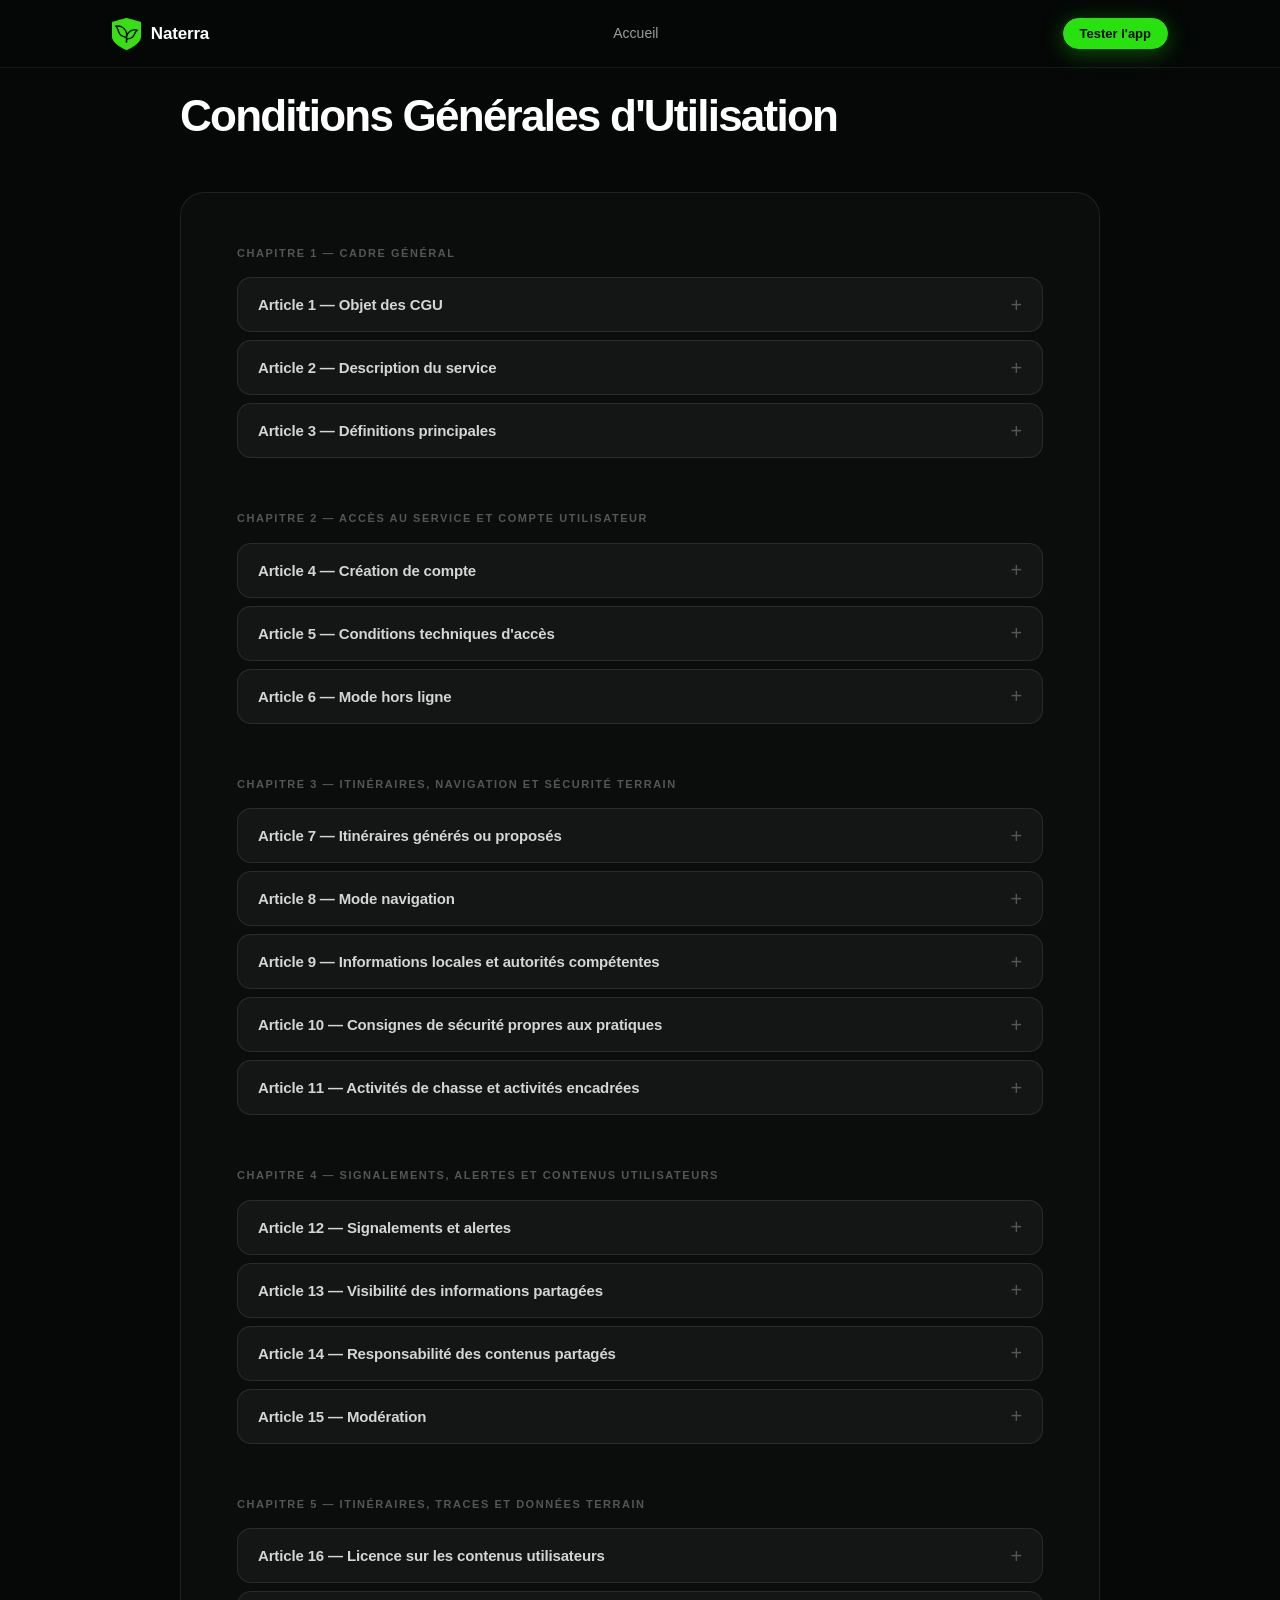
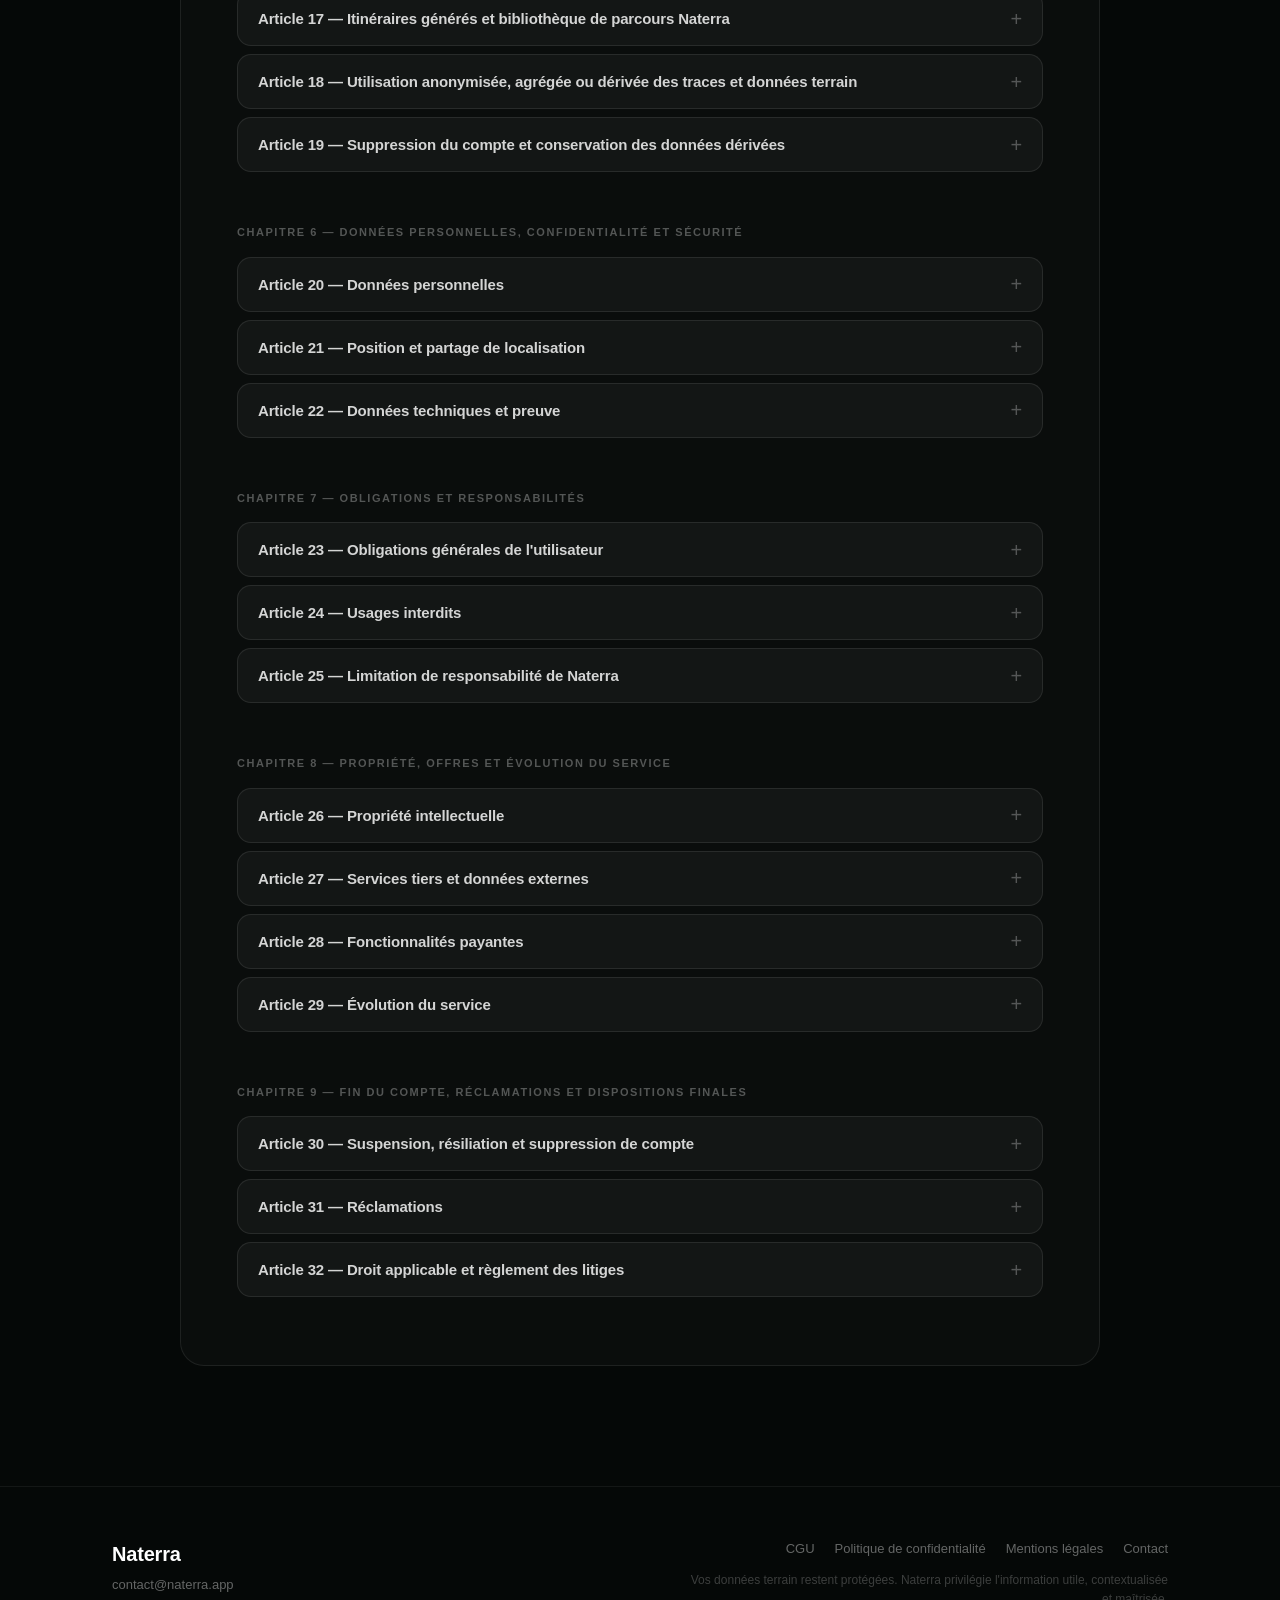
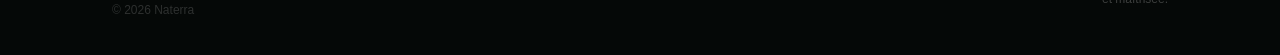
==== cgu.html @ 67dc02bd "feat(add): CGU + politique de confidentialité" ====
<!DOCTYPE html>
<html lang="fr">
<head>
  <meta charset="UTF-8" />
  <title>Conditions Générales d'Utilisation — Naterra</title>
  <meta name="description" content="Conditions Générales d'Utilisation de l'application mobile Naterra." />
  <meta name="viewport" content="width=device-width, initial-scale=1" />
  <link rel="stylesheet" href="./styles.css" />
  <link rel="icon" type="image/png" href="./assets/20260316_Logo%20Green_No%20Text.png" />
</head>
<body>

<header class="nt-header">
  <div class="nt-header__inner">
    <a href="./" class="nt-brand">
      <img src="./assets/20260316_Logo%20Green_No%20Text.png" alt="Naterra" class="nt-brand__img" onerror="this.style.display='none'" />
      <span class="nt-brand__name">Naterra</span>
    </a>
    <nav class="nt-nav">
      <a href="./" class="nt-nav__link">Accueil</a>
    </nav>
    <a href="https://testflight.apple.com/v1/app/6757225894?build=210567664" class="nt-btn nt-btn--green nt-btn--sm" target="_blank" rel="noopener noreferrer">Tester l'app</a>
  </div>
</header>

<main>
<section class="nt-legal">
  <div class="nt-container">

    <div class="nt-legal__head">
      <h1 class="nt-legal__title">Conditions Générales d'Utilisation</h1>
    </div>

    <div class="nt-legal-panel">

    <!-- ======================================================
         CHAPITRE 1 — CADRE GÉNÉRAL
         ====================================================== -->
    <h2 class="nt-legal__chapter">Chapitre 1 — Cadre général</h2>

    <details class="nt-legal-item">
      <summary>Article 1 — Objet des CGU</summary>
      <div class="nt-legal-answer">
        <p>Les présentes Conditions Générales d'Utilisation ont pour objet de définir les conditions d'accès et d'utilisation de l'application Naterra, éditée par [dénomination sociale], [forme sociale], immatriculée sous le numéro [SIREN], dont le siège social est situé [adresse].</p>
        <p>En créant un compte ou en utilisant Naterra, l'utilisateur reconnaît avoir pris connaissance des présentes CGU et les accepter sans réserve.</p>
      </div>
    </details>

    <details class="nt-legal-item">
      <summary>Article 2 — Description du service</summary>
      <div class="nt-legal-answer">
        <p>Naterra est une application d'aide à la préparation, à l'organisation, au suivi et à l'information dans le cadre d'activités de plein air. Elle propose notamment des fonctionnalités de cartographie, génération d'itinéraires, navigation, suivi d'activité, signalements, alertes géolocalisées, organisation d'événements et gestion de groupes ou territoires.</p>
        <p>Naterra est un outil d'aide et d'information. L'application ne se substitue pas au jugement de l'utilisateur, aux informations locales, aux consignes des autorités compétentes, aux règles de sécurité propres à chaque pratique ou aux obligations légales applicables.</p>
      </div>
    </details>

    <details class="nt-legal-item">
      <summary>Article 3 — Définitions principales</summary>
      <div class="nt-legal-answer">
        <ul>
          <li><strong>Utilisateur :</strong> toute personne disposant d'un compte Naterra et utilisant l'application.</li>
          <li><strong>Activité :</strong> sortie, événement, chasse, parcours, itinéraire ou toute pratique organisée ou suivie via Naterra.</li>
          <li><strong>Signalement :</strong> information terrain publiée ou partagée dans l'application, par exemple danger, accès bloqué, activité en cours ou observation locale.</li>
          <li><strong>Alerte :</strong> information contextualisée adressée à un utilisateur lorsque le signalement ou l'information est pertinente pour sa pratique, sa position ou son activité.</li>
          <li><strong>Organisateur :</strong> utilisateur créant ou gérant une activité, un groupe, une chasse, un territoire ou un événement dans Naterra.</li>
        </ul>
      </div>
    </details>

    <!-- ======================================================
         CHAPITRE 2 — ACCÈS AU SERVICE ET COMPTE UTILISATEUR
         ====================================================== -->
    <h2 class="nt-legal__chapter">Chapitre 2 — Accès au service et compte utilisateur</h2>

    <details class="nt-legal-item">
      <summary>Article 4 — Création de compte</summary>
      <div class="nt-legal-answer">
        <p>L'accès à Naterra nécessite la création d'un compte utilisateur.</p>
        <p>L'utilisateur s'engage à fournir des informations exactes, complètes et à jour lors de son inscription, puis à les mettre à jour en cas de modification.</p>
        <p>L'utilisateur est responsable de la confidentialité de ses identifiants de connexion et de toute activité réalisée depuis son compte, sauf preuve d'une utilisation frauduleuse ne lui étant pas imputable. En cas de perte, de vol, d'utilisation non autorisée ou de suspicion de compromission de ses identifiants, l'utilisateur s'engage à en informer Naterra dans les meilleurs délais.</p>
      </div>
    </details>

    <details class="nt-legal-item">
      <summary>Article 5 — Conditions techniques d'accès</summary>
      <div class="nt-legal-answer">
        <p>Certaines fonctionnalités de Naterra dépendent de la disponibilité du réseau, du GPS, du terminal utilisé, de l'état de la batterie, des autorisations accordées par l'utilisateur et de la disponibilité de services tiers.</p>
        <p>Naterra s'efforce de rendre l'application accessible dans les meilleures conditions possibles, mais ne garantit pas un accès continu, permanent ou sans erreur. L'accès peut être interrompu, limité ou suspendu en cas de maintenance, mise à jour, incident technique, panne, force majeure, indisponibilité d'un service tiers ou dysfonctionnement du terminal de l'utilisateur.</p>
      </div>
    </details>

    <details class="nt-legal-item">
      <summary>Article 6 — Mode hors ligne</summary>
      <div class="nt-legal-answer">
        <p>Certaines fonctionnalités nécessitent une connexion pour démarrer, notamment générer un itinéraire, rejoindre un événement ou charger les dernières informations terrain.</p>
        <p>Une fois l'activité lancée, Naterra peut passer automatiquement en mode hors ligne en cas de perte de réseau et s'appuyer sur les dernières données enregistrées avant la perte de connexion : carte, itinéraire, activité en cours et informations déjà chargées. Les données sont mises à jour lorsque la connexion revient.</p>
        <p>L'utilisateur reconnaît que le mode hors ligne ne garantit pas l'actualisation des alertes, signalements, positions ou informations terrain en temps réel.</p>
      </div>
    </details>

    <!-- ======================================================
         CHAPITRE 3 — ITINÉRAIRES, NAVIGATION ET SÉCURITÉ TERRAIN
         ====================================================== -->
    <h2 class="nt-legal__chapter">Chapitre 3 — Itinéraires, navigation et sécurité terrain</h2>

    <details class="nt-legal-item">
      <summary>Article 7 — Itinéraires générés ou proposés</summary>
      <div class="nt-legal-answer">
        <p>Les itinéraires proposés ou générés par Naterra sont fournis à titre indicatif. Ils peuvent être établis à partir de données cartographiques, de paramètres choisis par l'utilisateur, d'informations disponibles dans l'application ou de données issues de tiers.</p>
        <p>Naterra ne garantit pas que les itinéraires soient praticables, autorisés, sécurisés, adaptés au niveau de l'utilisateur, à son équipement, à la météo, à l'état du terrain ou aux conditions locales au moment de l'activité.</p>
        <p>Avant toute sortie, l'utilisateur doit vérifier par ses propres moyens la pertinence de l'itinéraire, son accessibilité, sa sécurité, sa conformité avec les règles applicables localement et son adéquation avec son niveau, son équipement et les conditions du moment.</p>
      </div>
    </details>

    <details class="nt-legal-item">
      <summary>Article 8 — Mode navigation</summary>
      <div class="nt-legal-answer">
        <p>Le mode navigation proposé par Naterra constitue une aide à l'orientation et au suivi d'itinéraire. Il ne se substitue pas à la vigilance de l'utilisateur, à la signalisation locale, aux consignes des autorités, aux règles de circulation, aux règles propres à chaque pratique, ni à l'analyse des conditions réelles du terrain.</p>
        <p>L'utilisateur reste seul responsable de ses décisions sur le terrain. Il lui appartient de vérifier la praticabilité des chemins, l'existence d'éventuelles restrictions d'accès, la signalisation locale, les arrêtés en vigueur, les règles de circulation et les consignes de sécurité applicables.</p>
        <p>L'utilisateur ne doit jamais suivre une indication de navigation si celle-ci lui paraît dangereuse, interdite, inadaptée ou contraire aux informations disponibles sur place.</p>
      </div>
    </details>

    <details class="nt-legal-item">
      <summary>Article 9 — Informations locales et autorités compétentes</summary>
      <div class="nt-legal-answer">
        <p>L'utilisateur doit toujours se référer aux informations locales disponibles avant et pendant son activité. Ces informations peuvent notamment provenir des mairies, offices de tourisme, fédérations sportives, associations locales, propriétaires, gestionnaires d'espaces naturels, services de secours, préfectures ou toute autre autorité compétente.</p>
        <p>En cas de contradiction entre les informations disponibles dans Naterra et les informations locales, officielles ou visibles sur le terrain, ces dernières prévalent.</p>
        <p>Certains chemins, sentiers, routes, parcelles ou espaces naturels peuvent être soumis à des restrictions temporaires ou permanentes : propriété privée, arrêté municipal ou préfectoral, fermeture saisonnière, activité agricole, forestière ou cynégétique, conditions météorologiques, travaux, crue, éboulement ou autre événement local.</p>
      </div>
    </details>

    <details class="nt-legal-item">
      <summary>Article 10 — Consignes de sécurité propres aux pratiques</summary>
      <div class="nt-legal-answer">
        <p>L'utilisation de Naterra ne dispense en aucun cas l'utilisateur de respecter les règles, obligations et consignes de sécurité applicables à sa pratique.</p>
        <p>Chaque utilisateur demeure seul responsable de son comportement, de son équipement, de son niveau physique et technique, de son état de santé, de son respect de la réglementation, des consignes locales, des règles de circulation, des règles propres aux espaces naturels et des recommandations des autorités compétentes.</p>
      </div>
    </details>

    <details class="nt-legal-item">
      <summary>Article 11 — Activités de chasse et activités encadrées</summary>
      <div class="nt-legal-answer">
        <p>Les fonctionnalités relatives à la chasse sont fournies comme des outils d'aide à l'organisation, à l'information et au suivi d'une activité. Elles ne remplacent pas les obligations légales et réglementaires applicables à la chasse, les consignes de sécurité, les décisions du responsable de chasse, les prescriptions des fédérations compétentes, ni l'analyse des conditions réelles du terrain.</p>
        <p>Chaque chasseur demeure seul responsable de son comportement, de son équipement, de la maîtrise de son arme, de l'identification de son environnement, du respect des angles de tir, des consignes reçues, des autorisations requises et de ses décisions sur le terrain.</p>
        <p>Naterra ne doit jamais être utilisée comme unique source d'information pour déterminer la sécurité d'un tir, la présence ou l'absence d'autres usagers, la limite exacte d'un territoire ou l'autorisation de pratiquer une action de chasse.</p>
      </div>
    </details>

    <!-- ======================================================
         CHAPITRE 4 — SIGNALEMENTS, ALERTES ET CONTENUS UTILISATEURS
         ====================================================== -->
    <h2 class="nt-legal__chapter">Chapitre 4 — Signalements, alertes et contenus utilisateurs</h2>

    <details class="nt-legal-item">
      <summary>Article 12 — Signalements et alertes</summary>
      <div class="nt-legal-answer">
        <p>Les signalements et alertes disponibles dans Naterra sont fournis à titre informatif. Ils peuvent provenir d'autres utilisateurs, d'organisateurs d'activités, de sources partenaires ou de données traitées par l'application.</p>
        <p>Naterra met en œuvre des moyens raisonnables pour faciliter la remontée et l'affichage d'informations utiles, mais ne garantit pas l'exactitude, l'exhaustivité, l'actualité ou la disponibilité permanente des signalements et alertes.</p>
        <p>L'absence d'alerte sur une zone ne signifie pas l'absence de danger, d'activité en cours, de restriction d'accès ou de risque.</p>
      </div>
    </details>

    <details class="nt-legal-item">
      <summary>Article 13 — Visibilité des informations partagées</summary>
      <div class="nt-legal-answer">
        <p>Certains contenus ou informations créés dans Naterra peuvent être privés, partagés avec un groupe limité, visibles par les participants d'une activité, ou rendus accessibles à d'autres utilisateurs lorsqu'ils présentent un intérêt pour la sécurité, l'information ou la cohabitation sur le terrain.</p>
        <p>La visibilité d'un contenu dépend notamment de sa nature, des paramètres choisis par l'utilisateur, du type d'activité, du contexte, de la zone concernée et des règles de fonctionnement de l'application. L'utilisateur est invité à vérifier les paramètres de visibilité applicables avant de publier ou partager un contenu.</p>
      </div>
    </details>

    <details class="nt-legal-item">
      <summary>Article 14 — Responsabilité des contenus partagés</summary>
      <div class="nt-legal-answer">
        <p>L'utilisateur est seul responsable des informations, signalements, itinéraires, commentaires, photos, descriptions, zones, points d'intérêt ou autres contenus qu'il publie, crée, importe ou partage dans Naterra.</p>
        <p>Il s'engage à ne publier que des informations qu'il estime exactes, utiles et loyales, et à ne pas diffuser d'informations volontairement fausses, trompeuses, obsolètes, illicites ou susceptibles de porter atteinte à la sécurité, aux droits ou à la réputation de tiers.</p>
      </div>
    </details>

    <details class="nt-legal-item">
      <summary>Article 15 — Modération</summary>
      <div class="nt-legal-answer">
        <p>Naterra se réserve le droit, sans que cela constitue une obligation générale de surveillance, de supprimer, masquer, limiter la visibilité ou modifier l'affichage de tout contenu ou signalement qui serait manifestement inexact, obsolète, abusif, illicite, dangereux, contraire aux présentes CGU ou susceptible de porter atteinte à la sécurité des utilisateurs ou aux droits des tiers.</p>
        <p>En cas de violation des présentes CGU, d'usage abusif du service, de faux signalements répétés, de comportement dangereux ou de tentative de détournement de l'application, Naterra pourra suspendre ou supprimer le compte de l'utilisateur concerné, sans préjudice de toute autre action possible.</p>
      </div>
    </details>

    <!-- ======================================================
         CHAPITRE 5 — ITINÉRAIRES, TRACES ET DONNÉES TERRAIN
         ====================================================== -->
    <h2 class="nt-legal__chapter">Chapitre 5 — Itinéraires, traces et données terrain</h2>

    <details class="nt-legal-item">
      <summary>Article 16 — Licence sur les contenus utilisateurs</summary>
      <div class="nt-legal-answer">
        <p>L'utilisateur conserve les droits qu'il détient sur les contenus qu'il crée, importe, publie ou partage dans Naterra, notamment les traces d'activité, signalements, points d'intérêt, descriptions, photos, zones, commentaires ou informations terrain.</p>
        <p>En utilisant Naterra, l'utilisateur accorde à Naterra une licence non exclusive, gratuite, mondiale, transférable aux prestataires techniques nécessaires au fonctionnement du service, pour utiliser, héberger, stocker, reproduire, représenter, adapter, afficher, transmettre, modifier techniquement et traiter ces contenus, dans la mesure nécessaire au fonctionnement, à l'amélioration, à la sécurisation, à la maintenance et à l'évolution de l'application.</p>
        <p>Cette licence n'a pas pour effet de transférer à Naterra la propriété des contenus personnels créés ou importés par l'utilisateur. Elle permet uniquement à Naterra d'exploiter techniquement ces contenus dans le cadre du service, conformément aux présentes CGU et à la Politique de confidentialité.</p>
        <p>Lorsque l'utilisateur modifie, enrichit, commente, qualifie, publie ou partage un itinéraire ou un parcours au sein de Naterra, il autorise également Naterra à utiliser ces contributions dans le cadre du service, de l'amélioration de ses fonctionnalités, de sa cartographie, de ses recommandations et de sa bibliothèque de parcours.</p>
      </div>
    </details>

    <details class="nt-legal-item">
      <summary>Article 17 — Itinéraires générés et bibliothèque de parcours Naterra</summary>
      <div class="nt-legal-answer">
        <p>Les itinéraires proposés ou générés automatiquement par Naterra à partir des paramètres renseignés par l'utilisateur, des données cartographiques disponibles, des informations terrain et des fonctionnalités de l'application constituent des parcours produits par le service Naterra.</p>
        <p>L'utilisateur reconnaît qu'il ne devient pas propriétaire d'un itinéraire du seul fait qu'il en a demandé la génération dans l'application.</p>
        <p>Naterra peut conserver, reproduire, adapter, modifier, enrichir, organiser, référencer, afficher, diffuser et réutiliser ces itinéraires afin notamment :</p>
        <ul>
          <li>d'alimenter une bibliothèque de parcours ;</li>
          <li>d'améliorer la génération d'itinéraires ;</li>
          <li>d'enrichir la cartographie ;</li>
          <li>de proposer des suggestions de sorties ;</li>
          <li>d'améliorer la pertinence des recommandations ;</li>
          <li>de développer de nouvelles fonctionnalités ;</li>
          <li>de produire des statistiques d'usage ou d'activité ;</li>
          <li>d'améliorer la sécurité, la fiabilité et la performance du service.</li>
        </ul>
        <p>Les itinéraires générés par Naterra peuvent ainsi être intégrés à une bibliothèque de parcours propre à Naterra, y compris après leur génération initiale par un utilisateur, sous réserve de ne pas les associer publiquement à l'identité de cet utilisateur sans son accord.</p>
        <p>Lorsque l'utilisateur modifie, enrichit, qualifie, commente, publie ou partage un itinéraire généré par Naterra, il accorde à Naterra une licence non exclusive, gratuite, mondiale, cessible et sous-licenciable, permettant d'utiliser, reproduire, représenter, adapter, modifier, publier, diffuser, intégrer, exploiter et réutiliser ces contributions dans le cadre du service Naterra, de sa bibliothèque de parcours et de ses évolutions futures.</p>
        <p>Cette licence est accordée pour toute la durée légale de protection des droits concernés, pour une exploitation sur tout support numérique, notamment dans l'application, sur le site internet de Naterra, dans ses services partenaires, dans ses outils de cartographie, de recommandation, de préparation d'itinéraires ou de valorisation des parcours.</p>
      </div>
    </details>

    <details class="nt-legal-item">
      <summary>Article 18 — Utilisation anonymisée, agrégée ou dérivée des traces et données terrain</summary>
      <div class="nt-legal-answer">
        <p>Les traces d'activité réellement effectuées par l'utilisateur, les parcours réalisés, les signalements, les points d'intérêt et les informations terrain créés, importés ou partagés dans Naterra peuvent être utilisés par Naterra pour fournir le service, assurer son fonctionnement, améliorer ses fonctionnalités et enrichir la qualité des informations proposées.</p>
        <p>Naterra peut analyser, agréger, anonymiser, dissocier du compte utilisateur et réutiliser ces informations afin notamment :</p>
        <ul>
          <li>d'améliorer la génération d'itinéraires ;</li>
          <li>d'identifier des chemins, zones ou parcours fréquemment utilisés ;</li>
          <li>d'améliorer la pertinence des alertes ;</li>
          <li>d'enrichir la cartographie ;</li>
          <li>de produire des statistiques d'usage ou d'activité ;</li>
          <li>d'améliorer la sécurité des utilisateurs ;</li>
          <li>de développer de nouvelles fonctionnalités.</li>
        </ul>
        <p>Les données dérivées, statistiques, agrégations, enrichissements cartographiques, modèles, recommandations, indicateurs et améliorations du service produits par Naterra à partir de l'utilisation de l'application constituent des éléments propres à Naterra, dès lors qu'ils ne permettent pas d'identifier directement ou indirectement un utilisateur.</p>
        <p>Lorsque certaines données restent des données personnelles, leur traitement est réalisé conformément à la Politique de confidentialité de Naterra et aux choix exprimés par l'utilisateur.</p>
        <p>Les traces d'activité personnelle ne sont pas destinées à être publiées ou associées publiquement à l'identité de l'utilisateur sans son accord. Lorsqu'elles sont utilisées pour améliorer la bibliothèque de parcours ou les fonctionnalités de Naterra, elles sont, dans la mesure du possible, dissociées du compte utilisateur, agrégées ou anonymisées.</p>
      </div>
    </details>

    <details class="nt-legal-item">
      <summary>Article 19 — Suppression du compte et conservation des données dérivées</summary>
      <div class="nt-legal-answer">
        <p>L'utilisateur peut demander la suppression de son compte dans les conditions prévues dans l'application et dans la Politique de confidentialité.</p>
        <p>La suppression du compte entraîne la suppression ou l'anonymisation des données personnelles associées au compte, sous réserve des données dont la conservation est nécessaire au respect d'une obligation légale, à la sécurité du service, à la prévention des abus, au traitement d'un incident ou à la défense des droits de Naterra.</p>
        <p>Les contenus, traces, signalements, points d'intérêt ou informations terrain rattachés au compte de l'utilisateur peuvent être supprimés, dissociés du compte ou anonymisés selon leur nature, leur visibilité et leur rôle dans le fonctionnement du service.</p>
        <p>La suppression du compte n'affecte pas les itinéraires générés automatiquement par Naterra, les données anonymisées, agrégées, statistiques, dérivées ou enrichies, qui ne permettent plus d'identifier directement ou indirectement l'utilisateur. Ces éléments peuvent continuer à être utilisés par Naterra afin d'améliorer la cartographie, les itinéraires, les alertes, la sécurité, les statistiques d'usage, la bibliothèque de parcours et les fonctionnalités de l'application.</p>
      </div>
    </details>

    <!-- ======================================================
         CHAPITRE 6 — DONNÉES PERSONNELLES, CONFIDENTIALITÉ ET SÉCURITÉ
         ====================================================== -->
    <h2 class="nt-legal__chapter">Chapitre 6 — Données personnelles, confidentialité et sécurité</h2>

    <details class="nt-legal-item">
      <summary>Article 20 — Données personnelles</summary>
      <div class="nt-legal-answer">
        <p>Les conditions de collecte et de traitement des données personnelles des utilisateurs sont décrites dans la <a href="./politique-confidentialite.html" style="color: #28e20f;">Politique de confidentialité</a> de Naterra. L'utilisateur est invité à en prendre connaissance avant toute utilisation de l'application.</p>
        <p>Naterra met en œuvre une logique de minimisation des données et ne traite les données de localisation que dans la mesure nécessaire au fonctionnement des services proposés ou conformément aux choix exprimés par l'utilisateur.</p>
      </div>
    </details>

    <details class="nt-legal-item">
      <summary>Article 21 — Position et partage de localisation</summary>
      <div class="nt-legal-answer">
        <p>Par défaut, la position de l'utilisateur n'est pas visible par les autres utilisateurs. Elle peut être partagée uniquement dans certains cas précis, notamment lorsque l'utilisateur rejoint une activité en live, participe à une chasse organisée ou choisit de la partager avec un groupe.</p>
        <p>Naterra ne montre pas tout le monde, tout le temps : seules les informations utiles à la sécurité, à l'organisation et à la cohabitation sont affichées selon le contexte et les paramètres applicables.</p>
      </div>
    </details>

    <details class="nt-legal-item">
      <summary>Article 22 — Données techniques et preuve</summary>
      <div class="nt-legal-answer">
        <p>Naterra peut conserver des journaux techniques, historiques d'activité, traces de connexion, informations relatives aux signalements, actions réalisées dans l'application ou événements techniques, dans la mesure nécessaire à la sécurité du service, à la prévention des abus, au traitement des incidents, à l'amélioration de l'application et à la défense de ses droits.</p>
        <p>Les conditions de conservation et de traitement de ces données sont précisées dans la Politique de confidentialité.</p>
      </div>
    </details>

    <!-- ======================================================
         CHAPITRE 7 — OBLIGATIONS ET RESPONSABILITÉS
         ====================================================== -->
    <h2 class="nt-legal__chapter">Chapitre 7 — Obligations et responsabilités</h2>

    <details class="nt-legal-item">
      <summary>Article 23 — Obligations générales de l'utilisateur</summary>
      <div class="nt-legal-answer">
        <p>L'utilisateur utilise Naterra sous sa seule responsabilité. Il lui appartient de vérifier les informations affichées, d'adapter son comportement aux conditions réelles du terrain, de respecter la réglementation applicable, les propriétés privées, les interdictions d'accès, les arrêtés locaux, les consignes de sécurité et les droits des tiers.</p>
        <p>L'utilisateur s'interdit d'utiliser Naterra d'une manière susceptible de mettre en danger sa sécurité, celle d'autrui, de perturber une activité en cours ou de porter atteinte aux droits d'autres personnes.</p>
      </div>
    </details>

    <details class="nt-legal-item">
      <summary>Article 24 — Usages interdits</summary>
      <div class="nt-legal-answer">
        <p>Il est notamment interdit de :</p>
        <ul>
          <li>publier de faux signalements ou des informations volontairement trompeuses ;</li>
          <li>utiliser Naterra pour suivre, surveiller, harceler ou localiser une personne sans son accord ;</li>
          <li>perturber volontairement une activité en cours, notamment une chasse, une sortie encadrée, une activité agricole, forestière ou professionnelle ;</li>
          <li>collecter, extraire ou réutiliser de manière non autorisée des données issues de l'application ;</li>
          <li>publier des contenus injurieux, diffamatoires, menaçants, discriminatoires, illicites ou portant atteinte aux droits d'autrui ;</li>
          <li>tenter d'accéder sans autorisation, de contourner, de décompiler, d'altérer ou de perturber le fonctionnement de l'application ;</li>
          <li>utiliser Naterra d'une manière susceptible de mettre en danger l'utilisateur, d'autres usagers ou des tiers.</li>
        </ul>
      </div>
    </details>

    <details class="nt-legal-item">
      <summary>Article 25 — Limitation de responsabilité de Naterra</summary>
      <div class="nt-legal-answer">
        <p>Naterra ne pourra être tenue responsable des dommages résultant d'une utilisation inadaptée de l'application, d'une mauvaise interprétation des informations affichées, d'une absence de vérification par l'utilisateur, du non-respect des consignes de sécurité, de la réglementation applicable ou des conditions réelles du terrain.</p>
        <p>Naterra ne saurait davantage être tenue responsable des dommages liés à l'inexactitude, l'absence, l'obsolescence ou l'indisponibilité d'une information fournie par un utilisateur, un tiers, une source cartographique ou un service externe, sauf faute prouvée directement imputable à Naterra.</p>
        <p>La responsabilité de Naterra ne pourra être engagée qu'en cas de faute prouvée lui étant directement imputable et dans les limites prévues par la loi.</p>
      </div>
    </details>

    <!-- ======================================================
         CHAPITRE 8 — PROPRIÉTÉ, OFFRES ET ÉVOLUTION DU SERVICE
         ====================================================== -->
    <h2 class="nt-legal__chapter">Chapitre 8 — Propriété, offres et évolution du service</h2>

    <details class="nt-legal-item">
      <summary>Article 26 — Propriété intellectuelle</summary>
      <div class="nt-legal-answer">
        <p>L'application Naterra, sa marque, son logo, ses interfaces, ses textes, ses graphismes, ses fonctionnalités, ses bases de données, son architecture, ses logiciels, ses algorithmes, ses éléments cartographiques propres, ses contenus éditoriaux et plus généralement l'ensemble des éléments composant le service sont protégés par les droits de propriété intellectuelle applicables.</p>
        <p>Sauf autorisation expresse de Naterra, l'utilisateur s'interdit de reproduire, représenter, adapter, modifier, extraire, utiliser, distribuer, commercialiser ou exploiter tout ou partie de ces éléments. Les présentes CGU n'entraînent aucun transfert de propriété intellectuelle au bénéfice de l'utilisateur.</p>
      </div>
    </details>

    <details class="nt-legal-item">
      <summary>Article 27 — Services tiers et données externes</summary>
      <div class="nt-legal-answer">
        <p>Certaines fonctionnalités de Naterra peuvent reposer sur des services, données, logiciels, cartes, API, bibliothèques ou contenus fournis par des tiers, notamment en matière de cartographie, géolocalisation, hébergement, calcul d'itinéraires, météo, analyse technique ou paiement.</p>
        <p>Naterra ne garantit pas l'exactitude, l'exhaustivité, l'actualité, la disponibilité ou la continuité des données et services fournis par des tiers. L'utilisation de certains services tiers peut être soumise à des conditions spécifiques, que l'utilisateur s'engage à respecter lorsqu'elles lui sont applicables.</p>
      </div>
    </details>

    <details class="nt-legal-item">
      <summary>Article 28 — Fonctionnalités payantes</summary>
      <div class="nt-legal-answer">
        <p>Certaines fonctionnalités de Naterra peuvent être proposées gratuitement, tandis que d'autres peuvent être soumises à un abonnement, un paiement ponctuel ou une offre spécifique. Les prix, fonctionnalités incluses, conditions de paiement, de renouvellement, de résiliation et, le cas échéant, d'essai gratuit sont indiqués à l'utilisateur avant toute souscription.</p>
        <p>Naterra se réserve le droit de faire évoluer ses offres et tarifs, dans le respect des conditions applicables aux utilisateurs déjà engagés.</p>
      </div>
    </details>

    <details class="nt-legal-item">
      <summary>Article 29 — Évolution du service</summary>
      <div class="nt-legal-answer">
        <p>Naterra est un service évolutif. Les fonctionnalités, interfaces, contenus, paramètres, offres, règles de fonctionnement et conditions d'accès peuvent être modifiés, ajoutés, suspendus ou supprimés afin d'améliorer le service, d'assurer sa sécurité, de tenir compte de contraintes techniques, réglementaires ou économiques, ou de répondre aux besoins des utilisateurs.</p>
        <p>Lorsque ces modifications ont un impact significatif sur les droits ou obligations de l'utilisateur, Naterra s'efforcera d'en informer les utilisateurs dans un délai raisonnable.</p>
      </div>
    </details>

    <!-- ======================================================
         CHAPITRE 9 — FIN DU COMPTE, RÉCLAMATIONS ET DISPOSITIONS FINALES
         ====================================================== -->
    <h2 class="nt-legal__chapter">Chapitre 9 — Fin du compte, réclamations et dispositions finales</h2>

    <details class="nt-legal-item">
      <summary>Article 30 — Suspension, résiliation et suppression de compte</summary>
      <div class="nt-legal-answer">
        <p>L'utilisateur peut demander la suppression de son compte selon les modalités prévues dans l'application ou indiquées par Naterra.</p>
        <p>La suppression du compte entraîne la suppression ou l'anonymisation des données personnelles associées, sous réserve des données que Naterra doit conserver pour respecter ses obligations légales, défendre ses droits, assurer la sécurité du service ou gérer des litiges.</p>
        <p>Les contenus ou informations qui ont été partagés avec d'autres utilisateurs ou intégrés sous forme anonymisée ou agrégée à l'amélioration du service peuvent continuer à être utilisés dans les conditions prévues aux présentes CGU et à la Politique de confidentialité.</p>
      </div>
    </details>

    <details class="nt-legal-item">
      <summary>Article 31 — Réclamations</summary>
      <div class="nt-legal-answer">
        <p>Pour toute question ou réclamation relative à l'utilisation de Naterra, l'utilisateur peut contacter Naterra aux coordonnées indiquées dans les mentions légales ou dans l'application : <a href="mailto:hello@naterra.io" style="color: #28e20f;">hello[at]naterra.io</a></p>
      </div>
    </details>

    <details class="nt-legal-item">
      <summary>Article 32 — Droit applicable et règlement des litiges</summary>
      <div class="nt-legal-answer">
        <p>Les présentes CGU sont soumises au droit français. En cas de litige, les parties s'efforceront de rechercher une solution amiable avant toute action judiciaire.</p>
        <p>Lorsque la réglementation applicable le prévoit, l'utilisateur consommateur pourra recourir gratuitement à un dispositif de médiation de la consommation. Les informations relatives au médiateur compétent devront être indiquées dans les CGU définitives si le service entre dans le champ applicable.</p>
      </div>
    </details>

    <!-- ======================================================
         ANNEXE
         ====================================================== -->

    </div><!-- /.nt-legal-panel -->

  </div>
</section>
</main>

<footer class="nt-footer">
  <div class="nt-container nt-footer__inner">
    <div class="nt-footer__left">
      <a href="./" class="nt-footer__brand" style="text-decoration: none;">Naterra</a>
      <a href="mailto:contact@naterra.app" class="nt-footer__email">contact@naterra.app</a>
      <p class="nt-footer__copy">© 2026 Naterra</p>
    </div>
    <div class="nt-footer__right">
      <nav class="nt-footer__nav">
        <a href="./cgu.html" class="nt-footer__link">CGU</a>
        <a href="./politique-confidentialite.html" class="nt-footer__link">Politique de confidentialité</a>
        <a href="#" class="nt-footer__link">Mentions légales</a>
        <a href="mailto:contact@naterra.app" class="nt-footer__link">Contact</a>
      </nav>
      <p class="nt-footer__mention">Vos données terrain restent protégées. Naterra privilégie l'information utile, contextualisée et maîtrisée.</p>
    </div>
  </div>
</footer>

</body>
</html>
---- styles.css ----
/* ================================================================
   NATERRA — styles.css
   ================================================================ */

/* ================================================================
   TOKENS
   ================================================================ */
:root {
  /* Palette officielle */
  --nt-black:        #050807;
  --nt-green:        #28e20f;
  --nt-forest:       #12351f;
  --nt-white:        #ffffff;
  --nt-bg:           #f4f6f3;
  --nt-gray:         #5f6863;

  /* Dérivées */
  --nt-green-dim:    rgba(40, 226, 15, 0.14);
  --nt-green-glow:   rgba(40, 226, 15, 0.30);
  --nt-glass:        rgba(5, 8, 7, 0.76);
  --nt-glass-border: rgba(255, 255, 255, 0.10);
  --nt-surface-dark: #0c1510;

  /* Couleurs de statut */
  --nt-red:          #e03030;
  --nt-red-dim:      rgba(224, 48, 48, 0.14);
  --nt-amber:        #d97706;
  --nt-amber-dim:    rgba(217, 119, 6, 0.14);
  --nt-blue:         #2563eb;
  --nt-blue-dim:     rgba(37, 99, 235, 0.14);
  --nt-teal:         #0d9488;
  --nt-teal-dim:     rgba(13, 148, 136, 0.14);

  /* Radii */
  --r-sm:   10px;
  --r-md:   16px;
  --r-lg:   24px;
  --r-xl:   32px;
  --r-2xl:  40px;
  --r-pill: 999px;

  /* Ombres */
  --sh-sm:    0 2px 8px  rgba(0,0,0,0.10);
  --sh-md:    0 8px 28px rgba(0,0,0,0.16);
  --sh-lg:    0 20px 60px rgba(0,0,0,0.28);
  --sh-green: 0 4px 22px rgba(40,226,15,0.35);

  /* Layout */
  --shell:    1100px;
  --header-h: 68px;
}

/* ================================================================
   RESET
   ================================================================ */
*, *::before, *::after {
  box-sizing: border-box;
  margin: 0;
  padding: 0;
}

html {
  scroll-behavior: smooth;
}

html, body {
  overflow-x: hidden;
}

body {
  font-family: 'Roboto', Arial, sans-serif;
  background: var(--nt-bg);
  color: var(--nt-black);
  -webkit-font-smoothing: antialiased;
  -moz-osx-font-smoothing: grayscale;
  line-height: 1.5;
  font-size: 16px;
}

img {
  display: block;
  max-width: 100%;
}

button {
  font-family: inherit;
}

/* ================================================================
   CONTAINER
   ================================================================ */
.nt-container {
  max-width: var(--shell);
  margin: 0 auto;
  padding: 0 22px;
}

/* ================================================================
   BOUTONS
   ================================================================ */
.nt-btn {
  display: inline-flex;
  align-items: center;
  justify-content: center;
  font-family: 'Roboto', Arial, sans-serif;
  font-size: 14px;
  font-weight: 600;
  border-radius: var(--r-pill);
  border: 1.5px solid transparent;
  padding: 11px 22px;
  text-decoration: none;
  cursor: pointer;
  transition: background 0.14s, box-shadow 0.14s, transform 0.12s, opacity 0.14s;
  white-space: nowrap;
  line-height: 1;
}

.nt-btn--sm  { padding: 8px 16px;  font-size: 13px; }
.nt-btn--lg  { padding: 14px 28px; font-size: 15px; }

.nt-btn--green {
  background: var(--nt-green);
  color: var(--nt-black);
  border-color: var(--nt-green);
  box-shadow: var(--sh-green);
}
.nt-btn--green:hover {
  background: #1fd400;
  transform: translateY(-1px);
  box-shadow: 0 6px 28px rgba(40,226,15,0.45);
}

.nt-btn--ghost-white {
  background: rgba(255,255,255,0.08);
  color: var(--nt-white);
  border-color: rgba(255,255,255,0.20);
}
.nt-btn--ghost-white:hover {
  background: rgba(255,255,255,0.14);
}

.nt-btn--outline-white {
  background: transparent;
  color: var(--nt-white);
  border-color: rgba(255,255,255,0.32);
}
.nt-btn--outline-white:hover {
  background: rgba(255,255,255,0.08);
}

.nt-btn[disabled],
.nt-btn[aria-disabled="true"] {
  opacity: 0.38;
  cursor: not-allowed;
  pointer-events: none;
}

/* ================================================================
   BADGE / EYEBROW
   ================================================================ */
.nt-badge {
  display: inline-flex;
  align-items: center;
  background: var(--nt-green-dim);
  border: 1px solid rgba(40,226,15,0.25);
  color: var(--nt-green);
  font-size: 12px;
  font-weight: 700;
  letter-spacing: 0.03em;
  padding: 5px 13px;
  border-radius: var(--r-pill);
  margin-bottom: 22px;
}

.nt-eyebrow {
  display: block;
  font-size: 11px;
  font-weight: 700;
  letter-spacing: 0.14em;
  text-transform: uppercase;
  color: var(--nt-gray);
  margin-bottom: 12px;
}
.nt-eyebrow--green { color: var(--nt-green); }

/* ================================================================
   HEADER
   ================================================================ */
.nt-header {
  position: fixed;
  top: 0;
  left: 0;
  right: 0;
  z-index: 200;
  height: var(--header-h);
  background: rgba(5, 8, 7, 0.84);
  backdrop-filter: blur(20px);
  -webkit-backdrop-filter: blur(20px);
  border-bottom: 1px solid rgba(255,255,255,0.07);
}

.nt-header__inner {
  max-width: var(--shell);
  margin: 0 auto;
  padding: 0 22px;
  height: 100%;
  display: flex;
  align-items: center;
  justify-content: space-between;
  gap: 16px;
}

.nt-brand {
  display: flex;
  align-items: center;
  gap: 10px;
  text-decoration: none;
  flex-shrink: 0;
}

.nt-brand__img {
  height: 32px;
  width: auto;
}

.nt-brand__name {
  font-size: 17px;
  font-weight: 700;
  color: var(--nt-white);
  letter-spacing: -0.01em;
}

.nt-nav {
  display: none;
  gap: 28px;
}

.nt-nav__link {
  font-size: 14px;
  font-weight: 500;
  color: rgba(255,255,255,0.60);
  text-decoration: none;
  transition: color 0.12s;
}
.nt-nav__link:hover { color: var(--nt-white); }

/* ================================================================
   HERO
   ================================================================ */
.nt-hero {
  position: relative;
  min-height: 100vh;
  min-height: max(100vh, 760px);
  padding-top: var(--header-h);
  background-color: var(--nt-black); /* fallback si image absente */
  background-image: url('./assets/hero-nature.jpg');
  background-size: cover;
  background-position: center;
  display: flex;
  align-items: center;
  overflow: hidden;
}

/* Overlay sombre + grille topographique (empilés sur la photo) */
.nt-hero::before {
  content: '';
  position: absolute;
  inset: 0;
  background-image:
    /* Grille très subtile au-dessus */
    linear-gradient(rgba(40,226,15,0.018) 1px, transparent 1px),
    linear-gradient(90deg, rgba(40,226,15,0.018) 1px, transparent 1px),
    /* Overlay principal : sombre avec légère profondeur vert forêt */
    linear-gradient(160deg, rgba(5,8,7,0.66) 0%, rgba(8,24,14,0.54) 50%, rgba(5,8,7,0.62) 100%);
  background-size: 44px 44px, 44px 44px, 100% 100%;
  pointer-events: none;
}

.nt-hero__inner {
  position: relative;
  z-index: 1;
  width: 100%;
  display: grid;
  grid-template-columns: 1fr;
  gap: 56px;
  align-items: center;
  padding-top: 52px;
  padding-bottom: 64px;
}

/* Contenu texte */
.nt-hero__content {
  color: var(--nt-white);
  max-width: 540px;
}

.nt-hero__title {
  font-size: clamp(46px, 7vw, 72px);
  font-weight: 700;
  line-height: 1.07;
  letter-spacing: -0.03em;
  color: var(--nt-white);
  margin-bottom: 16px;
  text-shadow: 0 4px 28px rgba(0,0,0,0.45);
}

.nt-hero__tagline {
  font-size: clamp(17px, 2.5vw, 21px);
  font-weight: 600;
  color: var(--nt-green);
  margin-bottom: 12px;
  letter-spacing: -0.01em;
}

.nt-hero__body {
  font-size: 16px;
  line-height: 1.65;
  color: rgba(255,255,255,0.60);
  margin-bottom: 32px;
  max-width: 420px;
}

.nt-hero__actions {
  display: flex;
  flex-wrap: wrap;
  gap: 12px;
  margin-bottom: 20px;
}

.nt-hero__footnote {
  font-size: 13px;
  color: rgba(255,255,255,0.30);
  line-height: 1.5;
}

/* ================================================================
   HERO SHOWCASE (iPhone + floating cards)
   ================================================================ */
.nt-hero__showcase {
  position: relative;
  display: flex;
  justify-content: center;
  align-items: center;
  padding: 40px 60px;
}

/* ================================================================
   iPHONE MOCKUP
   ================================================================ */
.nt-iphone {
  position: relative;
  z-index: 2;
}

/* Halo vert derrière le téléphone */
.nt-iphone::before {
  content: '';
  position: absolute;
  width: 130%;
  height: 55%;
  background: radial-gradient(ellipse, rgba(40,226,15,0.10) 0%, transparent 70%);
  top: 22%;
  left: -15%;
  z-index: -1;
  pointer-events: none;
}

.nt-iphone__frame {
  width: 252px;
  background: linear-gradient(155deg, #181e18 0%, #0c1010 100%);
  border-radius: 44px;
  padding: 12px;
  box-shadow:
    0 0 0 1px rgba(255,255,255,0.08),
    0 0 0 2.5px rgba(0,0,0,0.45),
    0 40px 90px rgba(0,0,0,0.65);
}

.nt-iphone__island {
  width: 86px;
  height: 27px;
  background: #000;
  border-radius: var(--r-pill);
  margin: 0 auto 8px;
}

.nt-iphone__screen {
  border-radius: 32px;
  overflow: hidden;
  height: 460px;
  position: relative;
}

/* ================================================================
   MAP (dans l'iPhone)
   ================================================================ */
.nt-map {
  width: 100%;
  height: 100%;
  background:
    radial-gradient(circle at 28% 38%, #2d6040 0%, transparent 48%),
    radial-gradient(circle at 68% 62%, #1f4a2c 0%, transparent 45%),
    linear-gradient(158deg, #0e2c19 0%, #1c4829 45%, #102c1c 100%);
  position: relative;
  overflow: hidden;
}

/* Lignes topographiques */
.nt-map__ring {
  position: absolute;
  border-radius: 50%;
  border: 1px solid rgba(40,226,15,0.11);
  transform: translate(-50%, -50%);
}
.nt-map__ring--1 { width: 290px; height: 240px; top: 48%; left: 46%; }
.nt-map__ring--2 { width: 195px; height: 160px; top: 46%; left: 44%; }
.nt-map__ring--3 { width: 108px; height: 88px;  top: 44%; left: 42%; }

/* Tracé sentier */
.nt-map__trail {
  position: absolute;
  width: 52%;
  height: 2px;
  background: linear-gradient(90deg, transparent, rgba(40,226,15,0.48), rgba(40,226,15,0.28), transparent);
  top: 55%;
  left: 24%;
  border-radius: 2px;
  transform: rotate(-11deg);
}

/* Barre supérieure glass */
.nt-map__topbar {
  position: absolute;
  top: 10px;
  left: 10px;
  right: 10px;
  background: var(--nt-glass);
  backdrop-filter: blur(14px);
  -webkit-backdrop-filter: blur(14px);
  border: 1px solid var(--nt-glass-border);
  border-radius: 13px;
  padding: 9px 13px;
  display: flex;
  justify-content: space-between;
  align-items: center;
  z-index: 4;
}

.nt-map__topbar-label {
  font-size: 13px;
  font-weight: 700;
  color: var(--nt-white);
}

.nt-map__topbar-pill {
  font-size: 10px;
  font-weight: 700;
  background: var(--nt-green-dim);
  color: var(--nt-green);
  border: 1px solid rgba(40,226,15,0.22);
  padding: 3px 9px;
  border-radius: var(--r-pill);
}

/* Pins */
.nt-pin {
  position: absolute;
  width: 13px;
  height: 13px;
  border-radius: 50%;
  border: 2.5px solid rgba(255,255,255,0.92);
  transform: translate(-50%, -50%);
  z-index: 3;
}
.nt-pin::after {
  content: '';
  position: absolute;
  inset: -5px;
  border-radius: 50%;
  background: inherit;
  opacity: 0.22;
}
.nt-pin--green { background: var(--nt-green); }
.nt-pin--red   { background: var(--nt-red); }
.nt-pin--amber { background: var(--nt-amber); }

/* Bottom sheet */
.nt-map__sheet {
  position: absolute;
  bottom: 0;
  left: 0;
  right: 0;
  background: rgba(7, 11, 8, 0.93);
  backdrop-filter: blur(20px);
  -webkit-backdrop-filter: blur(20px);
  border-top: 1px solid rgba(255,255,255,0.08);
  border-top-left-radius: 22px;
  border-top-right-radius: 22px;
  padding: 10px 18px 22px;
  z-index: 5;
}

.nt-map__sheet-handle {
  width: 34px;
  height: 4px;
  background: rgba(255,255,255,0.18);
  border-radius: var(--r-pill);
  margin: 0 auto 12px;
}

.nt-map__sheet-tag {
  display: inline-block;
  font-size: 10px;
  font-weight: 700;
  letter-spacing: 0.07em;
  text-transform: uppercase;
  background: var(--nt-green-dim);
  color: var(--nt-green);
  padding: 3px 9px;
  border-radius: var(--r-pill);
  margin-bottom: 8px;
}

.nt-map__sheet-title {
  font-size: 16px;
  font-weight: 700;
  color: var(--nt-white);
  margin-bottom: 4px;
}

.nt-map__sheet-meta {
  font-size: 12px;
  color: rgba(255,255,255,0.42);
}

/* ================================================================
   FLOATING CARDS (autour du mockup)
   ================================================================ */
.nt-float-card {
  display: none; /* affiché en desktop via media query */
  position: absolute;
  background: rgba(255,255,255,0.97);
  border: 1px solid rgba(0,0,0,0.07);
  border-radius: var(--r-lg);
  padding: 14px 16px;
  box-shadow: var(--sh-md);
  width: 188px;
  z-index: 3;
  gap: 10px;
  align-items: flex-start;
}

.nt-float-card__dot {
  width: 10px;
  height: 10px;
  border-radius: 50%;
  flex-shrink: 0;
  margin-top: 3px;
}
.nt-float-card__dot--green { background: var(--nt-green); box-shadow: 0 0 0 3px rgba(40,226,15,0.18); }
.nt-float-card__dot--blue  { background: var(--nt-blue);  box-shadow: 0 0 0 3px rgba(37,99,235,0.18); }

.nt-float-card__title {
  font-size: 13px;
  font-weight: 700;
  color: var(--nt-black);
  margin-bottom: 3px;
}

.nt-float-card__text {
  font-size: 12px;
  color: var(--nt-gray);
  line-height: 1.4;
}

.nt-float-card--1 { top: 20%; left: -8px; }
.nt-float-card--2 { bottom: 22%; right: -8px; }

/* ================================================================
   SECTIONS — base
   ================================================================ */
.nt-section {
  padding: 88px 0;
}

.nt-section--light { background: var(--nt-bg); }
.nt-section--dark  { background: var(--nt-black); }

.nt-section__head {
  max-width: 620px;
  margin-bottom: 48px;
}

.nt-section__title {
  font-size: clamp(26px, 3.8vw, 40px);
  font-weight: 700;
  letter-spacing: -0.025em;
  line-height: 1.1;
  color: var(--nt-black);
  margin-bottom: 14px;
}
.nt-section__title--white { color: var(--nt-white); }

.nt-section__body {
  font-size: 15px;
  line-height: 1.7;
  color: var(--nt-gray);
  max-width: 500px;
}
.nt-section__body--muted { color: rgba(255,255,255,0.48); }

/* ================================================================
   SECTION EXPLORER
   ================================================================ */
/* ================================================================
   EXPLORER — intro + 6 cards
   ================================================================ */
.nt-explorer {
  background: #f4f6f3;
  padding: 96px 0 80px;
}

.nt-explorer__intro {
  max-width: 1060px;
  text-align: center;
}

.nt-explorer__eyebrow {
  display: block;
  font-size: 11px;
  font-weight: 700;
  letter-spacing: 0.15em;
  text-transform: uppercase;
  color: var(--nt-green);
  margin-bottom: 18px;
}

.nt-explorer__title {
  font-size: clamp(32px, 5vw, 52px);
  font-weight: 700;
  letter-spacing: -0.03em;
  line-height: 1.08;
  color: var(--nt-black);
  margin-bottom: 20px;
}

.nt-explorer__text {
  font-size: 16px;
  line-height: 1.7;
  color: var(--nt-gray);
  max-width: 680px;
  margin: 0 auto;
}

.nt-explorer__cards {
  display: grid;
  grid-template-columns: 1fr;
  gap: 18px;
  margin-top: 52px;
}

.nt-explorer-card {
  overflow: hidden;
  border-radius: 30px;
  background: rgba(255,255,255,0.88);
  border: 1px solid rgba(18,53,31,0.10);
  box-shadow: 0 22px 60px rgba(5,8,7,0.10);
  display: flex;
  flex-direction: column;
  min-height: 360px;
  transition: box-shadow 0.18s, transform 0.18s;
}
.nt-explorer-card:hover {
  box-shadow: 0 28px 72px rgba(5,8,7,0.15);
  transform: translateY(-3px);
}

.nt-explorer-card__media {
  position: relative;
  height: 210px;
  overflow: hidden;
  background: #d4dbd2;
  flex-shrink: 0;
}
.nt-explorer-card__media::after {
  content: "";
  position: absolute;
  inset: 0;
  background: linear-gradient(180deg, rgba(5,8,7,0.02) 0%, rgba(5,8,7,0.18) 100%);
  pointer-events: none;
}
.nt-explorer-card__media img {
  width: 100%;
  height: 100%;
  object-fit: cover;
  display: block;
  transform: scale(1.01);
}

.nt-explorer-card__body {
  padding: 26px 26px 30px;
  flex: 1;
}

.nt-explorer-card__title {
  margin: 0 0 10px;
  color: var(--nt-black);
  font-size: 20px;
  font-weight: 800;
  letter-spacing: -0.02em;
}

.nt-explorer-card__text {
  margin: 0;
  color: var(--nt-gray);
  font-size: 15px;
  line-height: 1.55;
}

/* ================================================================
   EXPLORER VISUAL — forêt + iPhone
   ================================================================ */
.nt-explorer-visual {
  position: relative;
  min-height: 780px;
  display: flex;
  align-items: center;
  justify-content: center;
  overflow: hidden;
  background-image: url("./assets/explorer-forest.jpg");
  background-size: cover;
  background-position: center;
}

.nt-explorer-visual::before {
  content: "";
  position: absolute;
  inset: 0;
  background: linear-gradient(
    180deg,
    rgba(244,246,243,0.20) 0%,
    rgba(244,246,243,0.08) 45%,
    rgba(244,246,243,0.18) 100%
  );
  z-index: 0;
}

.nt-explorer-visual__phone {
  position: relative;
  z-index: 1;
  width: min(360px, 78vw);
  max-height: 86%;
  object-fit: contain;
  filter: drop-shadow(0 28px 60px rgba(0,0,0,0.35));
}

/* ================================================================
   PRACTICE CAROUSEL
   ================================================================ */
/* ================================================================
   PRATIQUER — carrousel photo
   ================================================================ */
.nt-practice {
  background: #050807;
  color: #ffffff;
  padding: 96px 0;
  overflow: hidden;
}

.nt-practice__header {
  text-align: center;
  max-width: 820px;
  margin: 0 auto 48px;
}

.nt-practice__eyebrow {
  display: block;
  text-transform: uppercase;
  letter-spacing: 0.16em;
  font-size: 11px;
  font-weight: 800;
  color: #28e20f;
  margin-bottom: 18px;
}

.nt-practice__title {
  margin: 0 0 20px;
  font-size: clamp(36px, 6vw, 68px);
  line-height: 0.96;
  letter-spacing: -0.05em;
  color: #ffffff;
}

.nt-practice__text {
  margin: 0;
  color: rgba(255,255,255,0.72);
  font-size: 17px;
  line-height: 1.6;
}

.nt-practice__carousel {
  display: flex;
  gap: 22px;
  overflow-x: auto;
  scroll-snap-type: x mandatory;
  -webkit-overflow-scrolling: touch;
  padding: 8px max(24px, calc((100vw - 1180px) / 2)) 28px;
  scrollbar-width: none;
}
.nt-practice__carousel::-webkit-scrollbar { display: none; }

.nt-practice-card {
  position: relative;
  flex: 0 0 min(330px, 78vw);
  height: 520px;
  border-radius: 34px;
  overflow: hidden;
  scroll-snap-align: center;
  background: #12351f;
  box-shadow: 0 28px 80px rgba(0,0,0,0.35);
  transition: box-shadow 0.18s, transform 0.18s;
}
.nt-practice-card:hover {
  box-shadow: 0 36px 96px rgba(0,0,0,0.45);
  transform: translateY(-4px);
}

.nt-practice-card > * { transform: none; }

.nt-practice-card__image {
  position: absolute;
  inset: 0;
  width: 100%;
  height: 100%;
  object-fit: cover;
  transform: scale(1.03);
  transition: transform 0.4s ease;
}
.nt-practice-card:hover .nt-practice-card__image {
  transform: scale(1.07);
}

.nt-practice-card__overlay {
  position: absolute;
  inset: 0;
  background: linear-gradient(
    180deg,
    rgba(5,8,7,0.02) 0%,
    rgba(5,8,7,0.18) 44%,
    rgba(5,8,7,0.72) 100%
  );
}

.nt-practice-card__content {
  position: absolute;
  left: 0;
  right: 0;
  bottom: 0;
  min-height: 190px;
  padding: 28px;
  z-index: 2;
  display: flex;
  flex-direction: column;
  align-items: flex-start;
  justify-content: flex-start;
}

.nt-practice-card__tag {
  display: inline-flex;
  align-items: center;
  justify-content: center;
  align-self: flex-start;
  white-space: nowrap;
  min-height: 34px;
  padding: 7px 12px;
  border-radius: 999px;
  background: rgba(40,226,15,0.16);
  color: #28e20f;
  font-size: 12px;
  font-weight: 800;
  text-transform: uppercase;
  letter-spacing: 0.08em;
  margin-bottom: 18px;
}

.nt-practice-card__text {
  margin: 0;
  color: rgba(255,255,255,0.86);
  font-size: 16px;
  line-height: 1.48;
  text-shadow: 0 2px 16px rgba(0,0,0,0.45);
}

/* ================================================================
   SIGNAL GRID
   ================================================================ */
/* ================================================================
   SIGNALER — deux colonnes + carrousel automatique CSS
   ================================================================ */
.nt-reports {
  background: #f4f6f3;
  padding: 110px 0;
  overflow: hidden;
}

.nt-reports__layout {
  display: grid;
  grid-template-columns: 1fr;
  gap: 64px;
  align-items: center;
}

.nt-reports__title {
  margin: 16px 0 20px;
  color: #050807;
  font-size: clamp(28px, 4.5vw, 48px);
  font-weight: 900;
  letter-spacing: -0.04em;
  line-height: 1.08;
}

.nt-reports__body {
  margin: 0;
  color: #5f6863;
  font-size: 17px;
  line-height: 1.65;
  max-width: 42ch;
}

.nt-reports__copy {
  align-self: center;
}

.nt-reports-carousel {
  position: relative;
  width: min(420px, 100%);
  height: 640px;
  min-height: 0;
  margin: 0 auto;
  background: transparent;
  box-shadow: none;
  overflow: visible;
}

.nt-reports-carousel::before,
.nt-reports-carousel::after { display: none; }

.nt-report-slide {
  position: absolute;
  inset: 0;
  display: flex;
  flex-direction: column;
  align-items: center;
  justify-content: center;
  opacity: 0;
  transform: translateY(10px);
  animation: ntReportFade 20s infinite;
}

.nt-report-slide::before,
.nt-report-slide::after { display: none; }

.nt-report-slide__stack {
  display: flex;
  flex-direction: column;
  align-items: center;
  gap: 20px;
  width: 100%;
}

.nt-report-slide__image {
  width: min(340px, 74vw);
  max-height: 560px;
  object-fit: contain;
  filter: none;
  display: block;
  margin: 0 auto;
}

.nt-report-slide__caption {
  margin-top: 0;
  text-align: center;
  position: relative;
  z-index: 2;
}

.nt-report-slide__tag {
  display: inline-flex;
  align-items: center;
  justify-content: center;
  padding: 10px 18px;
  border-radius: 999px;
  background: rgba(40, 226, 15, 0.18);
  color: #28e20f;
  border: 1px solid rgba(40, 226, 15, 0.24);
  font-size: 14px;
  font-weight: 900;
  line-height: 1;
  letter-spacing: 0.10em;
  text-transform: uppercase;
  backdrop-filter: blur(10px);
}

.nt-report-slide:nth-child(1) { animation-delay:  0s; }
.nt-report-slide:nth-child(2) { animation-delay:  4s; }
.nt-report-slide:nth-child(3) { animation-delay:  8s; }
.nt-report-slide:nth-child(4) { animation-delay: 12s; }
.nt-report-slide:nth-child(5) { animation-delay: 16s; }

@keyframes ntReportFade {
  0%   { opacity: 0; transform: translateY(10px);  }
  4%   { opacity: 1; transform: translateY(0);     }
  18%  { opacity: 1; transform: translateY(0);     }
  22%  { opacity: 0; transform: translateY(-10px); }
  100% { opacity: 0; transform: translateY(-10px); }
}

@media (prefers-reduced-motion: reduce) {
  .nt-report-slide              { animation: none; opacity: 0; transform: none; }
  .nt-report-slide:nth-child(1) { opacity: 1; }
}

/* ================================================================
   APPLICATION — FEATURES CAROUSEL
   ================================================================ */
#app {
  overflow-x: hidden;
}

.nt-app-carousel {
  display: flex;
  overflow-x: auto;
  scroll-snap-type: x mandatory;
  gap: 20px;
  padding-bottom: 24px;
  scrollbar-width: thin;
  scrollbar-color: rgba(255,255,255,0.14) transparent;
  -webkit-overflow-scrolling: touch;
}

.nt-app-carousel::-webkit-scrollbar { height: 3px; }
.nt-app-carousel::-webkit-scrollbar-track { background: transparent; }
.nt-app-carousel::-webkit-scrollbar-thumb {
  background: rgba(255,255,255,0.14);
  border-radius: 2px;
}

.nt-app-card {
  flex: 0 0 340px;
  scroll-snap-align: start;
  background: rgba(255,255,255,0.04);
  border: 1px solid rgba(255,255,255,0.08);
  border-radius: 28px;
  overflow: hidden;
  display: flex;
  flex-direction: column;
  transition: border-color 0.15s;
}
.nt-app-card:hover { border-color: rgba(255,255,255,0.14); }

.nt-app-card__image-wrap {
  height: 460px;
  background: rgba(255,255,255,0.03);
  display: flex;
  align-items: center;
  justify-content: center;
  overflow: hidden;
}

.nt-app-card__image {
  width: auto;
  max-width: 240px;
  max-height: 440px;
  object-fit: contain;
  display: block;
}

.nt-app-card__body {
  padding: 24px 26px 28px;
  flex: 1;
  display: flex;
  flex-direction: column;
  gap: 10px;
}

.nt-app-card__badge {
  display: inline-flex;
  align-self: flex-start;
  align-items: center;
  padding: 5px 12px;
  border-radius: 999px;
  background: rgba(40, 226, 15, 0.15);
  border: 1px solid rgba(40, 226, 15, 0.22);
  color: #28e20f;
  font-size: 11px;
  font-weight: 800;
  letter-spacing: 0.10em;
  text-transform: uppercase;
  line-height: 1;
}

.nt-app-card__title {
  margin: 0;
  color: #fff;
  font-size: 20px;
  font-weight: 800;
  letter-spacing: -0.03em;
  line-height: 1.2;
}

.nt-app-card__text {
  margin: 0;
  color: rgba(255,255,255,0.50);
  font-size: 15px;
  line-height: 1.55;
}

/* ================================================================
   DOWNLOAD CTA
   ================================================================ */
.nt-download {
  background: var(--nt-forest);
  padding: 96px 0;
  position: relative;
  overflow: hidden;
}

/* Glow central */
.nt-download::before {
  content: '';
  position: absolute;
  width: 700px;
  height: 700px;
  background: radial-gradient(circle, rgba(40,226,15,0.08) 0%, transparent 68%);
  top: 50%;
  left: 50%;
  transform: translate(-50%,-50%);
  pointer-events: none;
}

.nt-download__inner {
  position: relative;
  z-index: 1;
  text-align: center;
}

.nt-download__title {
  font-size: clamp(26px, 5vw, 46px);
  font-weight: 700;
  color: var(--nt-white);
  letter-spacing: -0.03em;
  line-height: 1.1;
  margin-bottom: 14px;
}

.nt-download__body {
  font-size: 16px;
  color: rgba(255,255,255,0.52);
  line-height: 1.65;
  margin-bottom: 36px;
  max-width: 380px;
  margin-left: auto;
  margin-right: auto;
}

.nt-download__actions {
  display: flex;
  flex-wrap: wrap;
  gap: 12px;
  justify-content: center;
}

/* ================================================================
   FOOTER
   ================================================================ */
.nt-footer {
  background: var(--nt-black);
  border-top: 1px solid rgba(255,255,255,0.06);
  padding: 52px 0 36px;
}

.nt-footer__inner {
  display: flex;
  flex-direction: column;
  gap: 28px;
}

.nt-footer__left {
  display: flex;
  flex-direction: column;
  gap: 6px;
}

.nt-footer__brand {
  font-size: 20px;
  font-weight: 700;
  color: var(--nt-white);
  letter-spacing: -0.01em;
}

.nt-footer__email {
  font-size: 13px;
  color: rgba(255,255,255,0.38);
  text-decoration: none;
  transition: color 0.12s;
}
.nt-footer__email:hover { color: rgba(255,255,255,0.72); }

.nt-footer__right {
  display: flex;
  flex-direction: column;
  gap: 12px;
}

.nt-footer__nav {
  display: flex;
  flex-wrap: wrap;
  gap: 20px;
}

.nt-footer__link {
  font-size: 13px;
  color: rgba(255,255,255,0.38);
  text-decoration: none;
  transition: color 0.12s;
}
.nt-footer__link:hover { color: rgba(255,255,255,0.72); }

.nt-footer__mention {
  font-size: 12px;
  color: rgba(255,255,255,0.22);
  line-height: 1.65;
  max-width: 480px;
}

.nt-footer__copy {
  font-size: 12px;
  color: rgba(255,255,255,0.16);
}

/* ================================================================
   RESPONSIVE — tablette 640px+
   ================================================================ */
@media (max-width: 480px) {
  .nt-explorer-visual { min-height: 620px; }
  .nt-explorer-visual__phone { width: min(310px, 84vw); }
  .nt-explorer-card__media { height: 190px; }
  .nt-reports-carousel { height: 500px; min-height: 0; }
  .nt-report-slide__image { max-height: 380px; width: min(280px, 82vw); }
}

@media (max-width: 640px) {
  .nt-practice { padding: 72px 0; }
  .nt-practice-card {
    flex-basis: 82vw;
    height: 500px;
  }
  .nt-app-card {
    flex: 0 0 84vw;
  }
  .nt-app-card__image-wrap { height: 380px; }
  .nt-app-card__image { max-width: 200px; max-height: 360px; }
}

@media (min-width: 640px) {
  .nt-explorer__cards { grid-template-columns: repeat(2, 1fr); }
}

@media (min-width: 860px) {
  .nt-reports__layout {
    grid-template-columns: minmax(0, 0.88fr) minmax(320px, 0.72fr);
    gap: clamp(48px, 7vw, 96px);
    align-items: center;
  }
}

@media (max-width: 860px) {
  .nt-reports__copy { text-align: center; align-self: center; }
  .nt-reports-carousel { width: 100%; height: 600px; min-height: 0; }
  .nt-report-slide__image { width: min(310px, 82vw); max-height: 520px; }
  .nt-report-slide__stack { gap: 18px; }
}

/* ================================================================
   RESPONSIVE — desktop 768px+
   ================================================================ */
@media (min-width: 768px) {
  .nt-nav { display: flex; }

  .nt-hero__inner {
    min-height: calc(90vh - var(--header-h));
  }

  /* Explorer visual */
  .nt-explorer-visual__phone { width: 410px; }

  /* Pratiquer : padding du carousel aligné sur le container */
  .nt-practice__carousel {
    padding-left: max(24px, calc((100vw - 1180px) / 2));
  }

  .nt-footer__inner {
    flex-direction: row;
    justify-content: space-between;
    align-items: flex-start;
    gap: 48px;
  }

  .nt-footer__right {
    align-items: flex-end;
    text-align: right;
  }

  .nt-footer__nav { justify-content: flex-end; }
}

/* ================================================================
   RESPONSIVE — large desktop 1024px+
   ================================================================ */
@media (min-width: 1024px) {
  .nt-iphone__frame { width: 278px; }
  .nt-iphone__screen { height: 510px; }

  .nt-map__ring--1 { width: 320px; height: 270px; }
  .nt-map__ring--2 { width: 216px; height: 178px; }
  .nt-map__ring--3 { width: 120px; height: 98px; }

  /* Explorer */
  .nt-explorer__cards { grid-template-columns: repeat(3, 1fr); }
}

/* ================================================================
   LEGAL PAGES — CGU, Politique de confidentialité
   ================================================================ */
.nt-legal {
  background: var(--nt-black);
  min-height: 100vh;
  padding: 80px 0 120px;
}

.nt-legal__head {
  max-width: 920px;
  margin: 0 auto 52px;
}

.nt-legal__title {
  font-size: clamp(28px, 4vw, 44px);
  font-weight: 900;
  letter-spacing: -0.04em;
  color: #fff;
  line-height: 1.08;
  margin: 12px 0 16px;
}

.nt-legal__version {
  display: block;
  color: rgba(255,255,255,0.32);
  font-size: 13px;
  margin-bottom: 20px;
}

.nt-legal__intro {
  color: rgba(255,255,255,0.50);
  font-size: 16px;
  line-height: 1.65;
  margin: 0 0 16px;
}

.nt-legal__notice {
  display: inline-block;
  padding: 10px 16px;
  border-radius: 10px;
  background: rgba(40, 226, 15, 0.07);
  border: 1px solid rgba(40, 226, 15, 0.18);
  color: rgba(40, 226, 15, 0.70);
  font-size: 13px;
  line-height: 1.5;
}

/* Main content panel */
.nt-legal-panel {
  max-width: 920px;
  margin: 0 auto;
  background: rgba(255,255,255,0.025);
  border: 1px solid rgba(255,255,255,0.08);
  border-radius: 24px;
  padding: 52px 56px 60px;
}

/* Chapter headings */
.nt-legal__chapter {
  margin: 52px 0 16px;
  color: rgba(255,255,255,0.30);
  font-size: 11px;
  font-weight: 700;
  letter-spacing: 0.14em;
  text-transform: uppercase;
}
.nt-legal-panel > .nt-legal__chapter:first-child { margin-top: 0; }

/* Accordion items */
.nt-legal-item {
  background: rgba(255,255,255,0.04);
  border: 1px solid rgba(255,255,255,0.09);
  border-radius: 14px;
  margin-bottom: 8px;
  overflow: hidden;
  transition: border-color 0.2s;
}
.nt-legal-item[open] { border-color: rgba(40,226,15,0.28); }

.nt-legal-item > summary {
  list-style: none;
  display: flex;
  align-items: center;
  justify-content: space-between;
  gap: 16px;
  padding: 16px 20px;
  cursor: pointer;
  color: rgba(255,255,255,0.82);
  font-size: 15px;
  font-weight: 700;
  letter-spacing: -0.01em;
  line-height: 1.4;
  user-select: none;
  transition: background 0.15s, color 0.15s;
}
.nt-legal-item > summary::-webkit-details-marker { display: none; }
.nt-legal-item > summary::after {
  content: '+';
  flex-shrink: 0;
  color: rgba(255,255,255,0.28);
  font-size: 20px;
  font-weight: 300;
  line-height: 1;
}
.nt-legal-item > summary:hover {
  background: rgba(255,255,255,0.04);
  color: #fff;
}
.nt-legal-item[open] > summary {
  color: #fff;
  border-bottom: 1px solid rgba(255,255,255,0.06);
}
.nt-legal-item[open] > summary::after {
  content: '−';
  color: rgba(40,226,15,0.65);
}

/* Answer body */
.nt-legal-answer {
  padding: 18px 20px 20px;
  color: rgba(255,255,255,0.62);
  font-size: 15px;
  line-height: 1.72;
}
.nt-legal-answer p { margin: 0 0 12px; }
.nt-legal-answer p:last-child { margin-bottom: 0; }
.nt-legal-answer ul {
  margin: 8px 0 12px 22px;
  padding: 0;
}
.nt-legal-answer li { margin-bottom: 6px; }

/* Annexe */
.nt-legal__annex {
  margin-top: 48px;
  padding: 24px 28px;
  border-radius: 14px;
  background: rgba(255,255,255,0.03);
  border: 1px solid rgba(255,255,255,0.07);
}
.nt-legal__annex-title {
  margin: 0 0 14px;
  color: rgba(255,255,255,0.36);
  font-size: 11px;
  font-weight: 700;
  letter-spacing: 0.12em;
  text-transform: uppercase;
}
.nt-legal__annex ul {
  margin: 0;
  padding: 0 0 0 20px;
  color: rgba(255,255,255,0.42);
  font-size: 14px;
  line-height: 1.65;
}
.nt-legal__annex li { margin-bottom: 8px; }

/* Legal pages — responsive */
@media (max-width: 860px) {
  .nt-legal-panel { padding: 36px 32px 44px; border-radius: 18px; }
}
@media (max-width: 480px) {
  .nt-legal { padding: 56px 0 80px; }
  .nt-legal-panel { padding: 24px 18px 32px; border-radius: 14px; margin: 0; }
  .nt-legal-item > summary { padding: 14px 16px; font-size: 14px; }
  .nt-legal-answer { padding: 14px 16px 18px; font-size: 14px; }
}
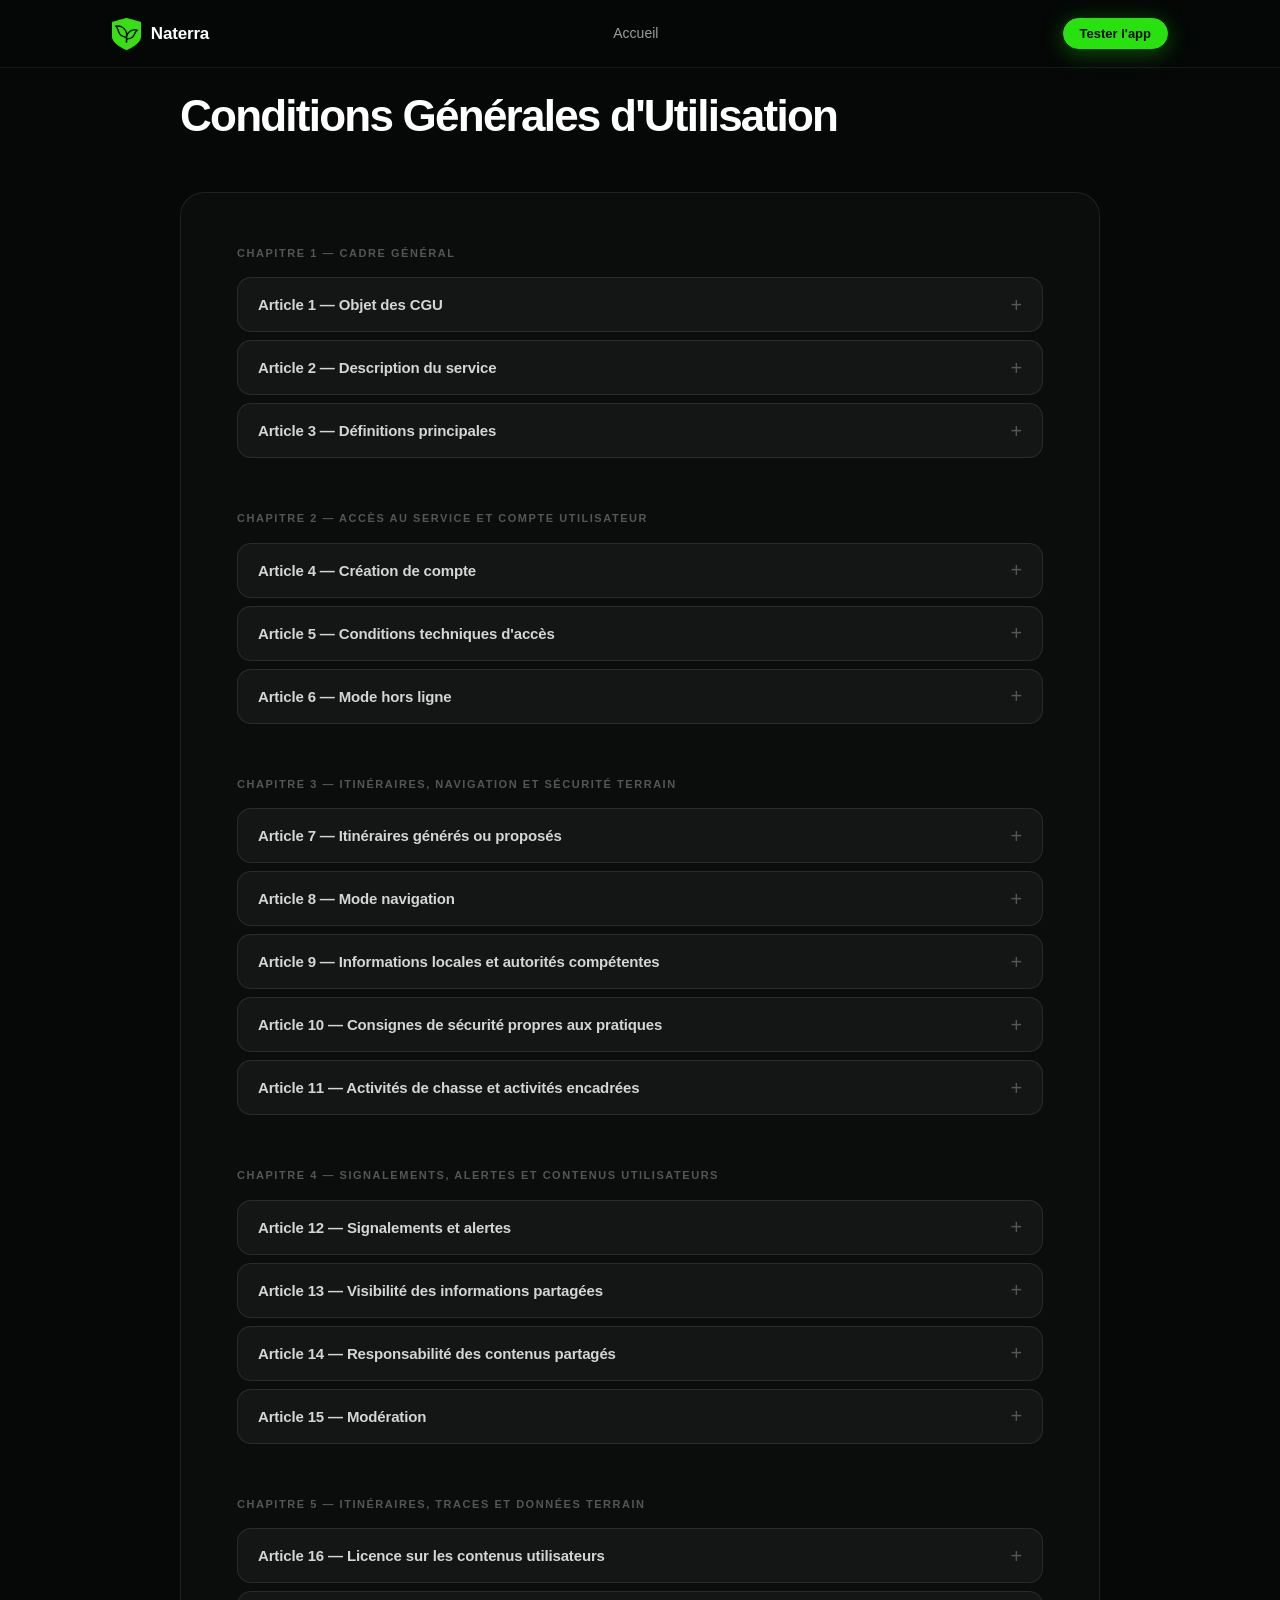
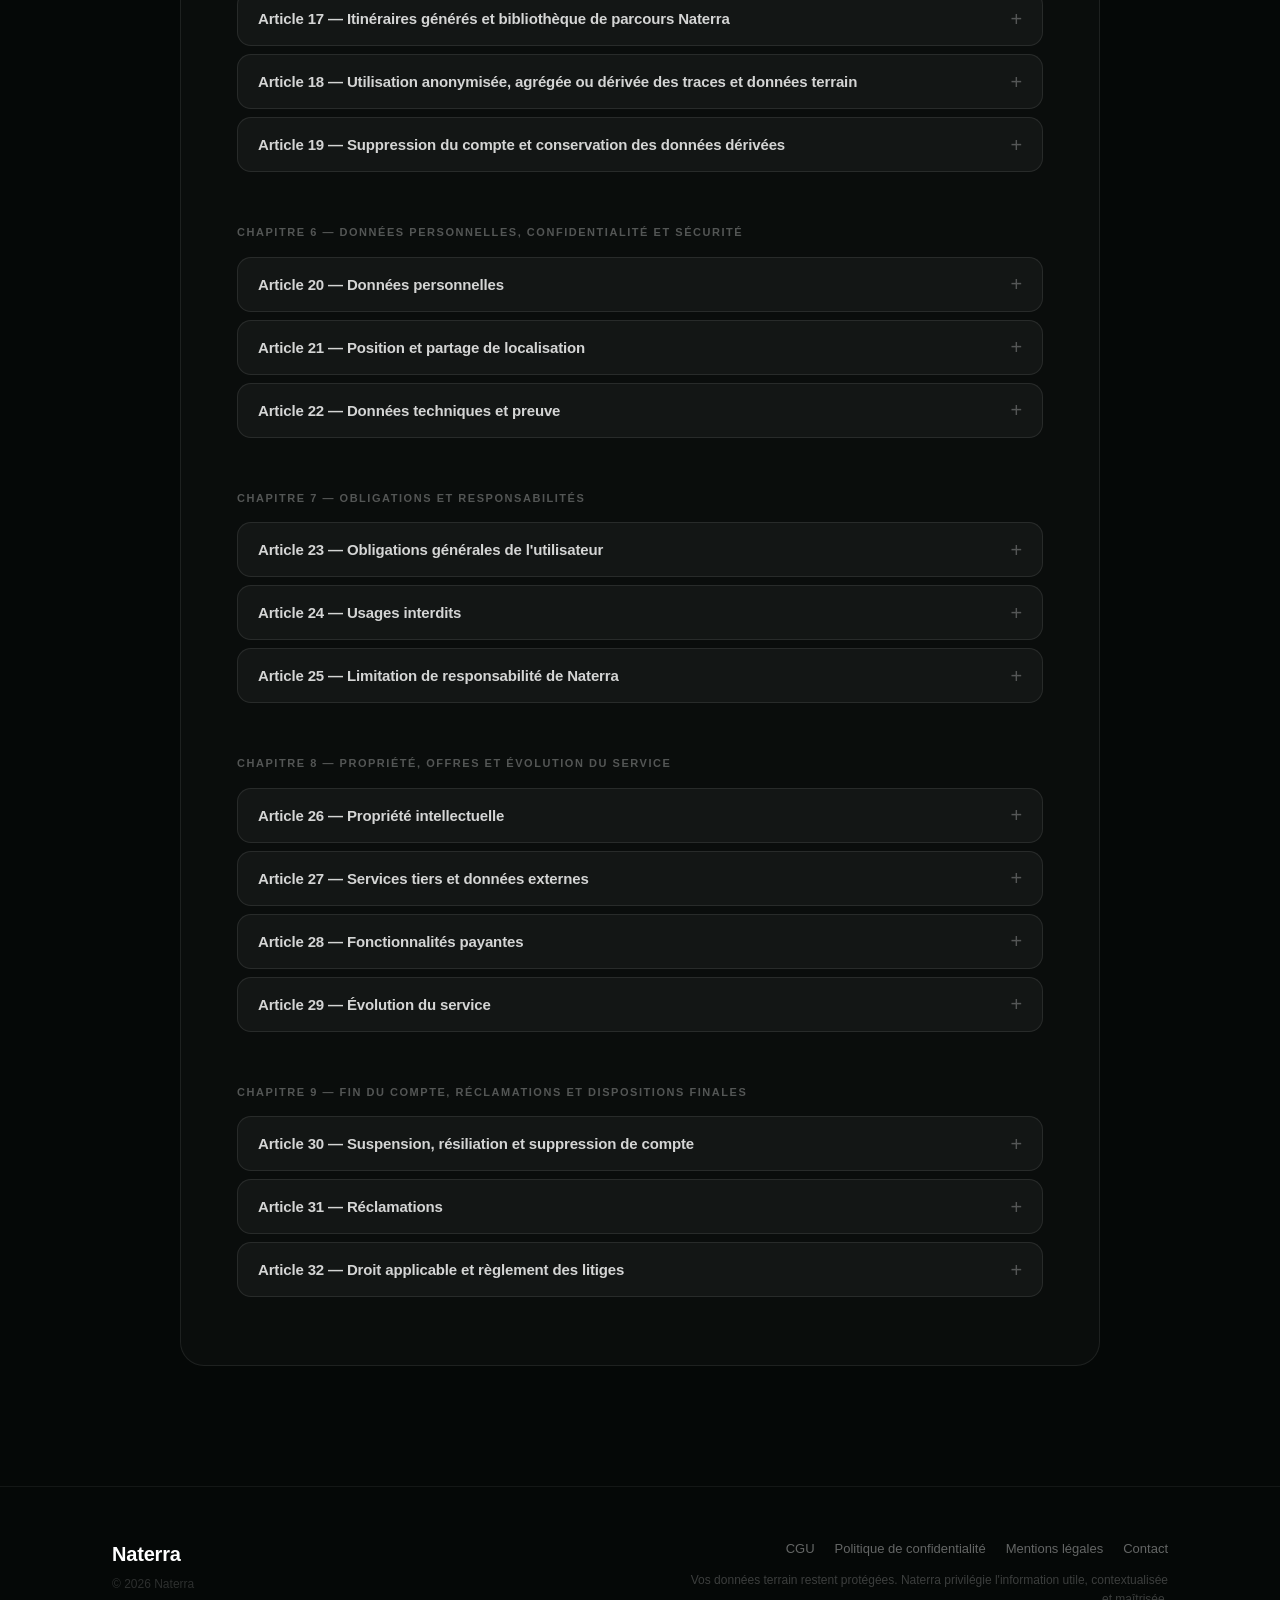
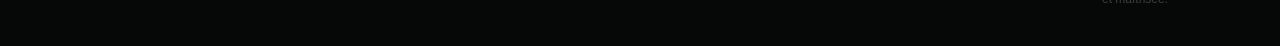
==== commit a4c78c59: "feat(add): bouton guide utilisateurs" ====
--- a/cgu.html
+++ b/cgu.html
@@ -399,7 +399,6 @@
   <div class="nt-container nt-footer__inner">
     <div class="nt-footer__left">
       <a href="./" class="nt-footer__brand" style="text-decoration: none;">Naterra</a>
-      <a href="mailto:contact@naterra.app" class="nt-footer__email">contact@naterra.app</a>
       <p class="nt-footer__copy">© 2026 Naterra</p>
     </div>
     <div class="nt-footer__right">
@@ -407,7 +406,7 @@
         <a href="./cgu.html" class="nt-footer__link">CGU</a>
         <a href="./politique-confidentialite.html" class="nt-footer__link">Politique de confidentialité</a>
         <a href="#" class="nt-footer__link">Mentions légales</a>
-        <a href="mailto:contact@naterra.app" class="nt-footer__link">Contact</a>
+        <a href="mailto:hello@naterra.io?subject=Contact%20Naterra" class="nt-footer__link">Contact</a>
       </nav>
       <p class="nt-footer__mention">Vos données terrain restent protégées. Naterra privilégie l'information utile, contextualisée et maîtrisée.</p>
     </div>
--- a/styles.css
+++ b/styles.css
@@ -146,6 +146,16 @@
 }
 .nt-btn--outline-white:hover {
   background: rgba(255,255,255,0.08);
+}
+
+.nt-btn--white {
+  background: #fff;
+  color: var(--nt-black);
+  border-color: #fff;
+}
+.nt-btn--white:hover {
+  background: rgba(255,255,255,0.88);
+  transform: translateY(-1px);
 }
 
 .nt-btn[disabled],
